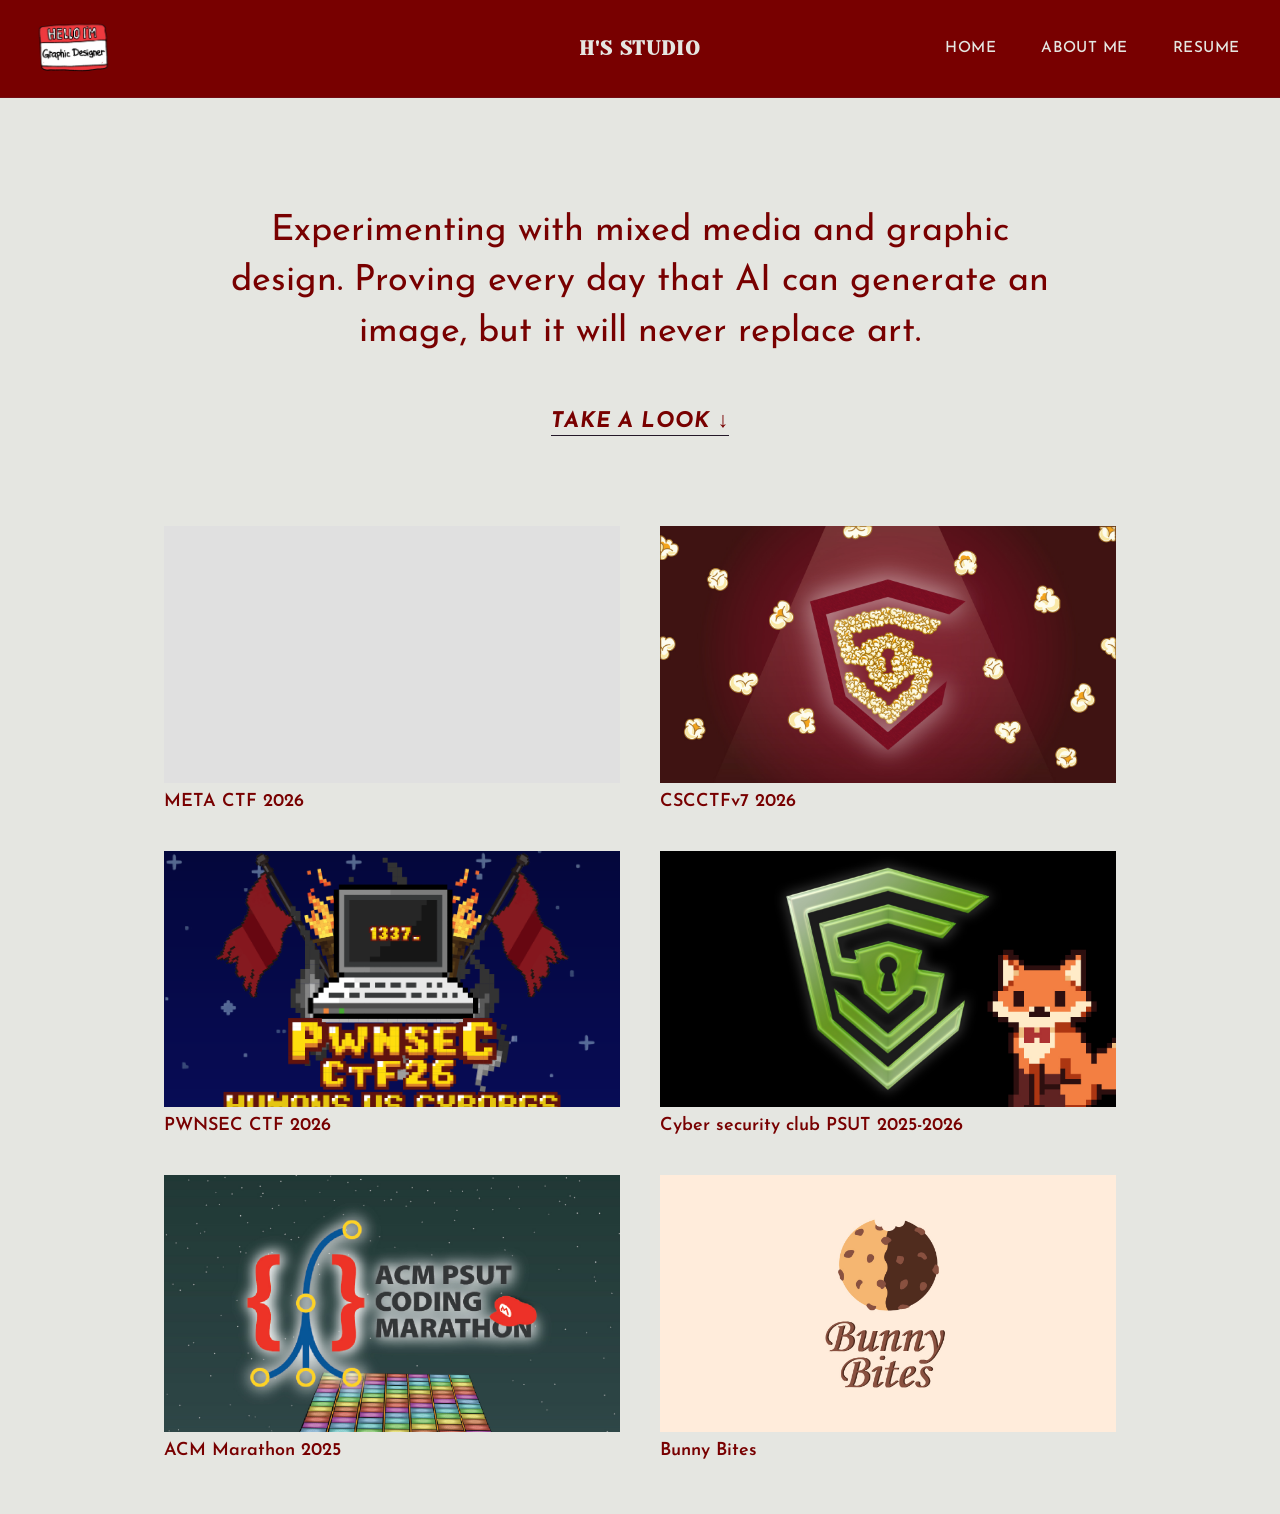
==== index.html @ 9af5cb03 "Initial portfolio commit" ====
<!DOCTYPE html>
<html lang="en">
<head>
    <meta charset="UTF-8">
    <meta name="viewport" content="width=device-width, initial-scale=1.0">
    <title>H's Studio</title>
    <link rel="stylesheet" href="static/style.css">
</head>
<body>
    <nav class="navbar">
        <a href="index.html" class="nav-logo-link">
            <img src="images/logo.png" class="nav-logo" alt="Logo">
        </a>
        <a href="index.html" class="navbar-brand">H's Studio</a>
        <div class="navbar-links">
            <a href="index.html">Home</a>
            <a href="about.html">About me</a>
            <a href="resume.pdf" target="_blank" class="nav-link">Resume</a>
        </div>
    </nav>

    <section class="hero">
        <p>Experimenting with mixed media and graphic design. Proving every day that AI can generate an image, but it will never replace art.</p>
        <em><a href="#portfolio" class="discover-link">Take a look &darr;</a></em>
    </section>

    <section id="portfolio" class="container">
        <div class="two-col-grid">
            <a href="projects/meta-ctf.html" class="project-card reveal">
                <div class="project-thumb">
                    <video src="static/META home cover.mp4" autoplay muted loop playsinline class="grid-media project-meta-ctf-2026"></video>
                </div>
                <span class="project-title">META CTF 2026</span>
            </a>
            <a href="projects/cscctfv7.html" class="project-card reveal">
                <div class="project-thumb">
                    <img src="images/CSCCTFv7 Home cover.jpg" alt="CSCCTFv7 2026" class="grid-media project-cscctfv7-2026">
                </div>
                <span class="project-title">CSCCTFv7 2026</span>
            </a>
            <a href="projects/pwnsec.html" class="project-card reveal">
                <div class="project-thumb">
                    <img src="images/Pwnsec CTF home cover.png" alt="PWNSEC CTF 2026" class="grid-media project-pwnsec-ctf-2026">
                </div>
                <span class="project-title">PWNSEC CTF 2026</span>
            </a>
            <a href="projects/csc.html" class="project-card reveal">
                <div class="project-thumb">
                    <img src="images/CSC Home cover.jpg" alt="Cyber security club PSUT 2025-2026" class="grid-media project-cyber-security-club-psut-2025-2026">
                </div>
                <span class="project-title">Cyber security club PSUT 2025-2026</span>
            </a>
            <a href="projects/acm.html" class="project-card reveal">
                <div class="project-thumb">
                    <img src="images/ACM Home Cover.jpg" alt="ACM Marathon 2025" class="grid-media project-acm-marathon-2025">
                </div>
                <span class="project-title">ACM Marathon 2025</span>
            </a>
            <a href="projects/bunny-bites.html" class="project-card reveal">
                <div class="project-thumb project-thumb-bunny-bites">
                    <img src="images/bunny bites home cover.jpg" alt="Bunny Bites" class="grid-media project-bunny-bites">
                </div>
                <span class="project-title">Bunny Bites</span>
            </a>
        </div>
    </section>

    <script>
        document.addEventListener('DOMContentLoaded', function () {
            var revealElements = document.querySelectorAll('.reveal');

            var observer = new IntersectionObserver(function (entries) {
                entries.forEach(function (entry) {
                    if (entry.isIntersecting) {
                        entry.target.classList.add('active');
                    }
                });
            });

            revealElements.forEach(function (el) {
                observer.observe(el);
            });
        });
    </script>
</body>
</html>
---- static/style.css ----
@import url('https://fonts.googleapis.com/css2?family=Yeseva+One&family=Josefin+Sans:wght@400;600&display=swap');

:root {
    --onyx: #241929;
    --wineshade: #5A4864;
    --gin-tonic: #E5E6E1;
    --false-goats-beard: #F696B3;
    --red-suits: #780000;
    --claret: #780000;

    --nav-height: 98px;

    --font-sans: 'Josefin Sans', -apple-system, BlinkMacSystemFont, "Segoe UI", Roboto, sans-serif;
    --font-display: 'Yeseva One', Georgia, serif;

    font-size: 18px;
}

* {
    box-sizing: border-box;
}

::selection {
    background-color: #780000;
    color: var(--gin-tonic);
}

body {
    margin: 0;
    min-height: 100vh;
    padding-top: var(--nav-height);
    font-family: var(--font-sans);
    background-color: var(--gin-tonic);
    color: var(--onyx);
}

a {
    color: var(--onyx);
    text-decoration: none;
    transition: color 0.15s ease;
}

a:hover {
    color: var(--red-suits);
}

/* Navigation */
.navbar {
    position: fixed;
    top: 0;
    left: 0;
    width: 100%;
    z-index: 1000;
    display: flex;
    justify-content: space-between;
    align-items: center;
    min-height: var(--nav-height);
    padding: 0.875rem 2rem;
    background-color: #780000;
    border-bottom: 1px solid rgba(90, 72, 100, 0.2);
}

.navbar a {
    color: var(--gin-tonic);
}

.navbar a:hover {
    color: var(--claret);
}

.navbar-brand {
    position: absolute;
    left: 50%;
    transform: translateX(-50%);
    font-family: var(--font-display);
    font-weight: 700;
    font-size: 1.1rem;
    letter-spacing: 0.05em;
    text-transform: uppercase;
}

.nav-logo-link {
    position: absolute;
    left: 2rem;
    top: 50%;
    transform: translateY(-50%);
    display: flex;
    align-items: center;
}

.nav-logo {
    height: 58px;
    width: auto;
    object-fit: contain;
}

.navbar-links {
    margin-left: auto;
    display: flex;
    gap: 2rem;
}

.navbar-links a {
    font-weight: 500;
    text-transform: uppercase;
    font-size: 0.85rem;
    letter-spacing: 0.03em;
    padding: 0.5rem 0.25rem;
}

@media (max-width: 768px) {
    :root {
        --nav-height: 165px;
    }

    .navbar {
        flex-direction: column;
        justify-content: center;
        padding: 1rem 1.25rem;
        gap: 0.6rem;
    }

    .nav-logo-link {
        position: static;
        transform: none;
    }

    .nav-logo {
        height: 42px;
    }

    .navbar-brand {
        position: static;
        left: auto;
        transform: none;
        font-size: 1rem;
    }

    .navbar-links {
        margin-left: 0;
        flex-wrap: wrap;
        justify-content: center;
        gap: 1.25rem;
    }
}

/* Page container */
.container {
    max-width: 960px;
    margin: 0 auto;
    padding: 3rem 2rem;
}

h1 {
    color: var(--claret);
    margin: 0 0 0.5rem;
}

h2, h3 {
    color: var(--claret);
}

code {
    background: var(--wineshade);
    color: var(--gin-tonic);
    padding: 0.15rem 0.4rem;
    border-radius: 2px;
}

/* Hero */
.hero {
    margin: 0 auto;
    padding: 4rem 2rem 2rem;
    text-align: center;
}

.hero p {
    max-width: 70%;
    margin-left: auto;
    margin-right: auto;
    margin-bottom: 1.25rem;
    text-align: center;
    font-size: 2rem;
    font-weight: 400;
    line-height: 1.4;
    color: var(--claret);
}

.discover-link {
    display: inline-block;
    margin-top: 1.5rem;
    font-size: 1.2rem;
    font-weight: 700;
    color: var(--claret);
    text-transform: uppercase;
    letter-spacing: 0.05em;
    border-bottom: 1px solid var(--onyx);
    padding-bottom: 0.15rem;
}

.discover-link:hover {
    color: var(--claret);
    border-color: var(--claret);
}

@media (max-width: 768px) {
    .hero {
        padding: 2rem 1rem 1.5rem;
    }

    .hero p {
        max-width: 100%;
        padding: 0 1rem;
        font-size: 16px;
        line-height: 1.4;
        overflow-wrap: break-word;
    }
}

/* About page */
.about-container {
    max-width: 960px;
    margin: 0 auto;
    padding-top: 2rem;
}

.top-split {
    display: grid;
    grid-template-columns: 300px 1fr;
    gap: 60px;
}

.about-sidebar {
    display: flex;
    flex-direction: column;
    align-items: center;
    gap: 1.5rem;
}

.profile-circle {
    width: 250px;
    height: 250px;
    border-radius: 50%;
    object-fit: cover;
    border: 1px solid var(--red-suits);
}

.social-row {
    display: flex;
    gap: 1rem;
}

.about-sidebar a {
    display: block;
    font-family: var(--font-sans);
    color: var(--onyx);
}

.about-sidebar a:hover {
    color: var(--red-suits);
}

.about-sidebar .pill-button {
    border: none;
    border-radius: 0;
    padding: 0;
    background: none;
}

.about-heading {
    font-family: 'Yeseva One', serif;
    color: #780000;
    font-size: 2.4rem;
    font-weight: 700;
    margin-bottom: 1rem;
    margin-top: 2rem;
    line-height: 1.2;
    text-align: left;
    margin-left: 0;
    padding-left: 0;
}

.about-heading:first-of-type {
    margin-top: 0;
}

.about-content p:last-of-type {
    margin-bottom: 0.5rem;
}

.tools-grid {
    display: flex;
    gap: 1.5rem;
    flex-wrap: wrap;
    margin-top: 1rem;
}

.tool-icon, .social-icon {
    width: 45px;
    height: 45px;
    object-fit: contain;
    border-radius: 8px;
    transition: transform 0.3s cubic-bezier(0.25, 0.46, 0.45, 0.94);
}

.tool-icon:hover, .social-icon:hover {
    transform: scale(1.15);
}

@media (max-width: 768px) {
    .top-split {
        grid-template-columns: 1fr;
    }
}

/* Home page grid */
#portfolio {
    max-width: none;
    width: 80%;
    margin: 0 auto;
}

.two-col-grid {
    width: 100%;
    list-style: none;
    margin: 0;
    padding: 0;
    display: grid;
    grid-template-columns: repeat(2, 1fr);
    gap: 40px;
}

.project-card {
    display: block;
}

.reveal {
    opacity: 0;
    transform: translateY(30px);
    transition: all 0.8s ease-out;
}

.reveal.active {
    opacity: 1;
    transform: translateY(0);
}

.project-thumb {
    display: block;
    width: 100%;
    height: auto;
    aspect-ratio: 16 / 9;
    background-color: #e0e0e0;
    border: none;
    overflow: hidden;
    transition: transform 0.5s cubic-bezier(0.25, 0.46, 0.45, 0.94);
}

.grid-media {
    width: 100%;
    height: 100%;
    object-fit: cover;
    aspect-ratio: 16 / 9;
    display: block;
    border-radius: 0;
}

/* Title is "PWNSEC CTF 2026" -> project-pwnsec-ctf-2026, not project-pwnsec */
.project-pwnsec-ctf-2026 {
    object-position: top;
}

.project-thumb-bunny-bites {
    background-color: #ffecdb;
}

.project-bunny-bites {
    object-fit: contain;
    background-color: #ffecdb;
}

.project-thumb:hover {
    transform: scale(1.05);
}

.project-title {
    display: block;
    margin-top: 0.5rem;
    font-weight: 600;
    text-align: left;
    color: var(--claret);
}

@media (max-width: 640px) {
    .two-col-grid {
        grid-template-columns: 1fr;
    }
}

/* Project detail split layout */
.container:has(.split-layout) {
    width: 100%;
    max-width: 100%;
    padding: 2rem 5%;
}

.split-layout {
    display: grid;
    grid-template-columns: 30% 70%;
    align-items: start;
    gap: 2rem;
}

.project-info {
    position: sticky;
    top: calc(var(--nav-height) + 2rem);
    max-height: calc(100vh - var(--nav-height) - 4rem);
    overflow-y: auto;
    padding-right: 1.5rem;
    align-self: start;
    text-align: left;
}

.project-info::-webkit-scrollbar {
    width: 6px;
}

.project-info::-webkit-scrollbar-thumb {
    background-color: rgba(120, 0, 0, 0.3);
    border-radius: 4px;
}

.project-gallery {
    padding-left: 1rem;
}

.long-media-container {
    width: 100%;
    border: 1px solid var(--onyx);
}

.long-media-container video,
.long-media-container img {
    width: 100%;
    height: auto;
    display: block;
    margin-bottom: 2rem;
}

.media-row-2col {
    display: grid;
    grid-template-columns: 1fr 1fr;
    align-items: start;
    gap: 1.5rem;
    width: 100%;
    margin-bottom: 2rem;
}

.media-row-2col video,
.media-row-2col img {
    width: 100%;
    height: auto;
    display: block;
    margin-bottom: 0;
}

.full-width-media {
    width: 100%;
    height: auto;
    margin-bottom: 2rem;
    display: block;
}

.half-width-media {
    width: 50% !important;
    height: auto;
    display: block;
    margin: 0 auto 2rem;
}

.project-info h1 {
    font-family: var(--font-display);
    font-size: 5rem;
    line-height: 0.9;
    text-transform: uppercase;
    margin: 0 0 1.5rem;
}

.project-body h2 {
    font-weight: 700;
}

.project-body strong {
    font-size: 1.4rem;
    font-weight: 700;
    color: #780000;
    display: inline-block;
    margin-bottom: 0.3rem;
    margin-top: 1rem;
}

.project-body p:first-of-type strong {
    margin-top: 0;
}

.project-deliverables {
    margin-top: 2rem;
    margin-bottom: 2rem;
}

.project-deliverables strong {
    font-size: 1.4rem;
    font-weight: 700;
    color: #780000;
    display: inline-block;
    margin-bottom: 0.5rem;
}

.deliverables-list {
    list-style-type: none;
    padding-left: 0;
    margin: 0;
}

.deliverables-list li {
    margin-bottom: 0.3rem;
    line-height: 1.5;
}

.project-external-link {
    display: inline-block;
    margin-top: 2rem;
    color: #780000;
    font-family: 'Josefin Sans', sans-serif;
    font-size: 1.1rem;
    font-weight: 600;
    text-decoration: none;
    border-bottom: 2px solid #780000;
    padding-bottom: 4px;
    transition: opacity 0.3s ease;
}

.project-external-link:hover {
    opacity: 0.7;
}

/* Project detail footer navigation */
.project-nav {
    position: fixed;
    bottom: 0;
    left: 0;
    width: 100%;
    z-index: 1000;
    padding: 2rem 5%;
    background: transparent;
    pointer-events: none;
    display: flex;
    justify-content: space-between;
}

.pill-button {
    display: inline-block;
    pointer-events: auto;
    border: 1px solid var(--red-suits);
    color: var(--red-suits);
    border-radius: 50px;
    padding: 0.6rem 1.5rem;
    font-family: var(--font-sans);
    text-transform: lowercase;
    background-color: transparent;
    transition: border-color 0.15s ease, color 0.15s ease;
}

.pill-button:hover {
    border-color: var(--claret);
    color: var(--claret);
}

.project-nav .pill-button {
    background-color: #E5E6E1;
    border: 2px solid #780000;
    color: #780000;
    border-radius: 0;
    padding: 0.75rem 1.5rem;
    font-family: var(--font-sans);
    font-weight: 600;
    text-transform: uppercase;
    text-decoration: none;
    display: inline-block;
    transition: all 0.3s ease;
    cursor: pointer;
}

.project-nav .pill-button:hover {
    background-color: #780000;
    color: #E5E6E1;
}

@media (max-width: 768px) {
    .split-layout {
        grid-template-columns: 1fr;
    }

    .project-info {
        position: static;
        max-height: none;
        overflow-y: visible;
        padding-right: 0;
    }

    .project-gallery {
        padding-left: 0;
    }

    .project-info h1 {
        font-size: 3rem;
    }
}
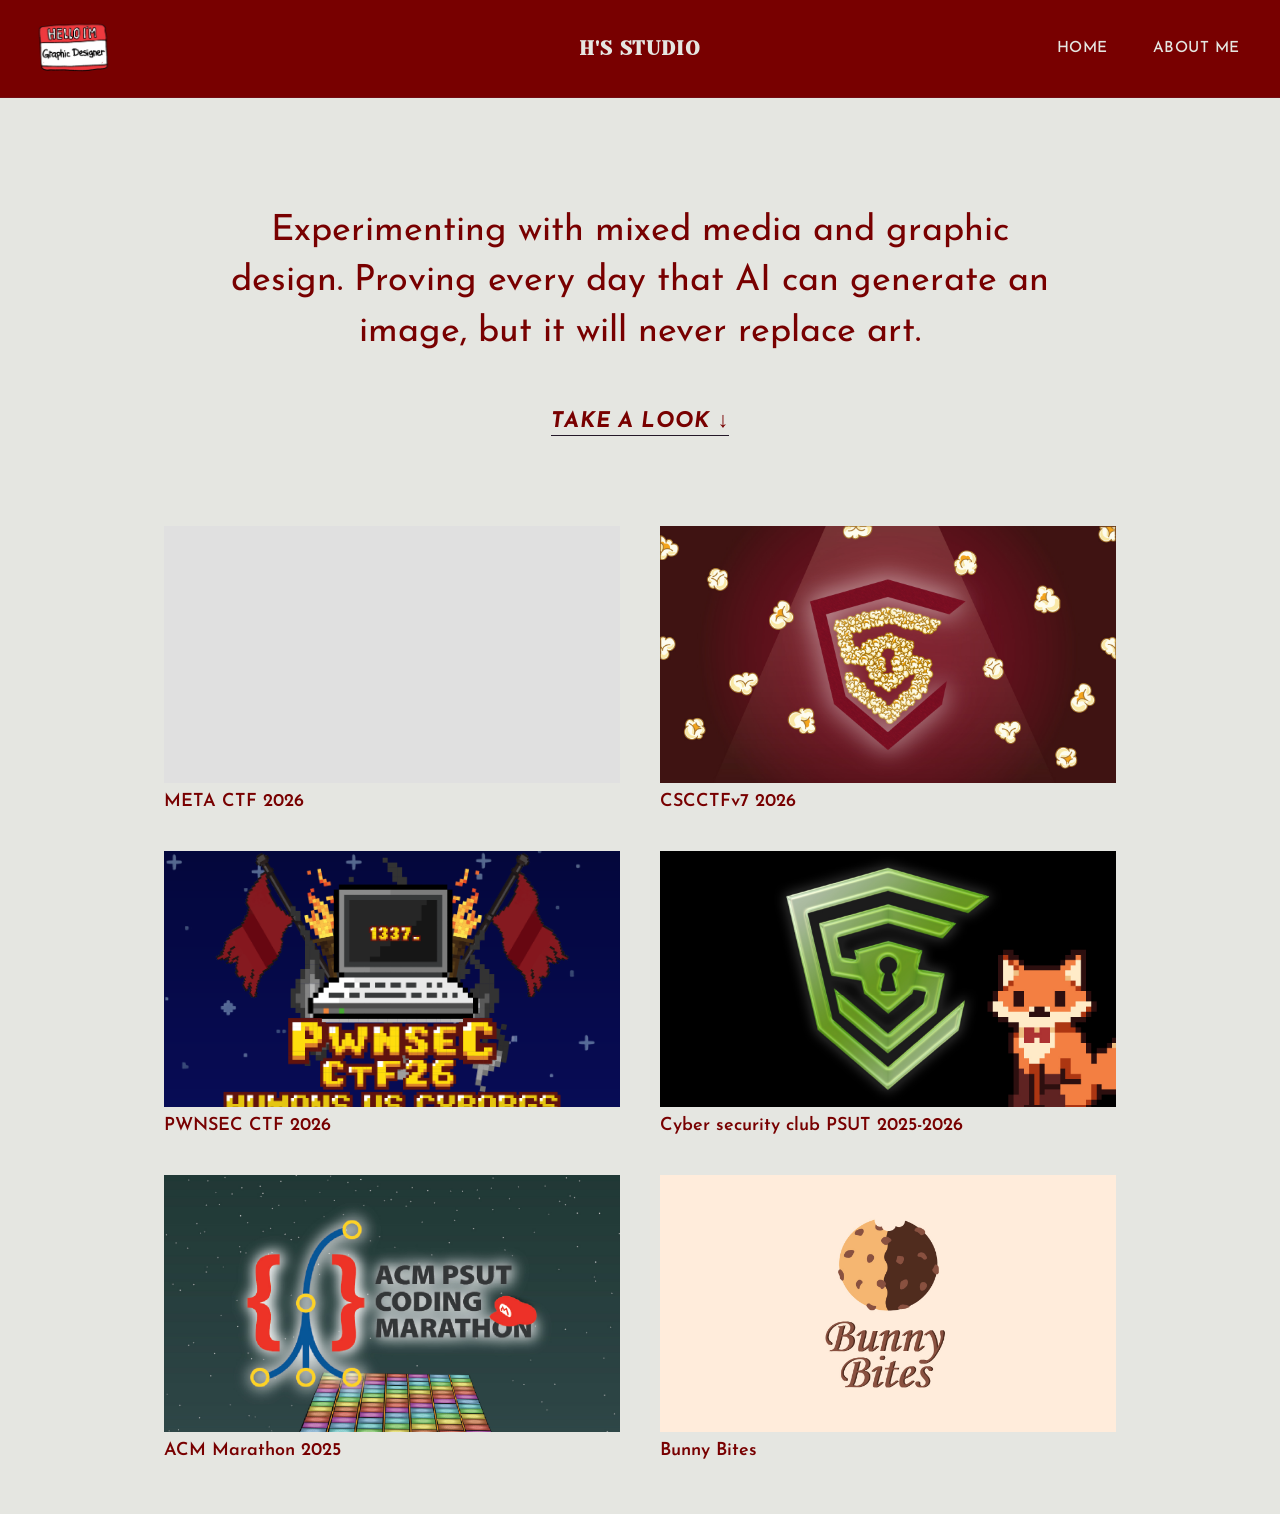
==== commit c962af82: "Remove Resume link from navbar Removed the Resume link from the navigation bar." ====
--- a/index.html
+++ b/index.html
@@ -15,7 +15,6 @@
         <div class="navbar-links">
             <a href="index.html">Home</a>
             <a href="about.html">About me</a>
-            <a href="resume.pdf" target="_blank" class="nav-link">Resume</a>
         </div>
     </nav>
 
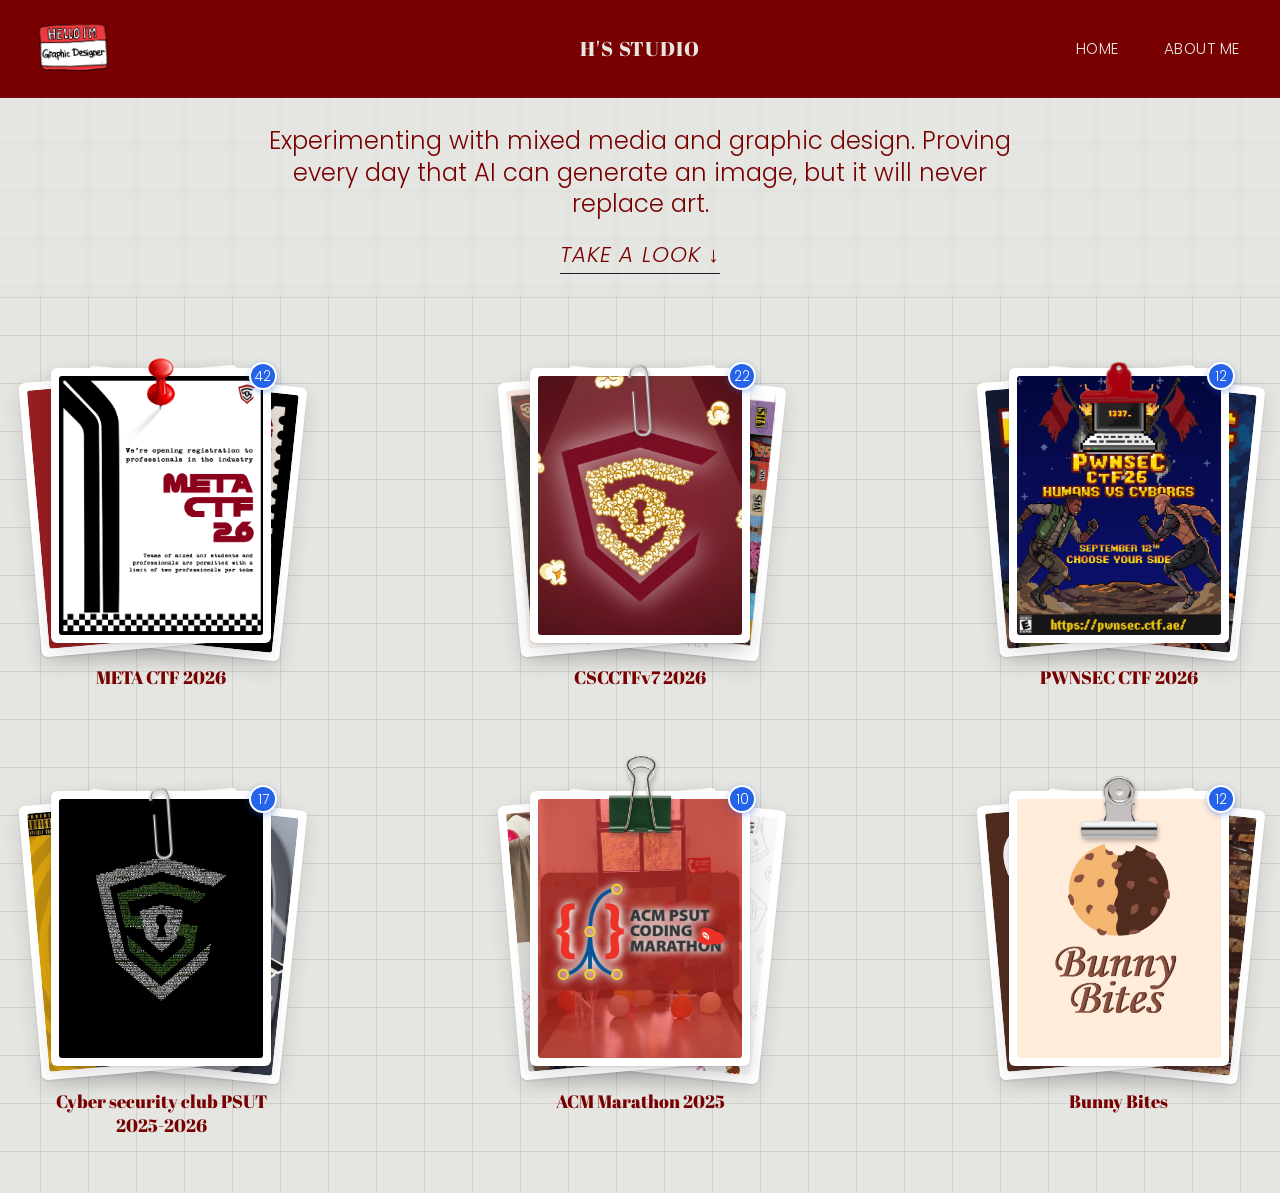
==== commit 862da5ac: "Fresh start: clean portfolio files" ====
--- a/index.html
+++ b/index.html
@@ -4,9 +4,12 @@
     <meta charset="UTF-8">
     <meta name="viewport" content="width=device-width, initial-scale=1.0">
     <title>H's Studio</title>
+    <link rel="preconnect" href="https://fonts.googleapis.com">
+    <link rel="preconnect" href="https://fonts.gstatic.com" crossorigin>
+    <link href="https://fonts.googleapis.com/css2?family=Abril+Fatface&family=Poppins:wght@300;700&display=swap" rel="stylesheet">
     <link rel="stylesheet" href="static/style.css">
 </head>
-<body>
+<body class="home-page">
     <nav class="navbar">
         <a href="index.html" class="nav-logo-link">
             <img src="images/logo.png" class="nav-logo" alt="Logo">
@@ -23,44 +26,94 @@
         <em><a href="#portfolio" class="discover-link">Take a look &darr;</a></em>
     </section>
 
-    <section id="portfolio" class="container">
-        <div class="two-col-grid">
-            <a href="projects/meta-ctf.html" class="project-card reveal">
-                <div class="project-thumb">
-                    <video src="static/META home cover.mp4" autoplay muted loop playsinline class="grid-media project-meta-ctf-2026"></video>
-                </div>
-                <span class="project-title">META CTF 2026</span>
-            </a>
-            <a href="projects/cscctfv7.html" class="project-card reveal">
-                <div class="project-thumb">
-                    <img src="images/CSCCTFv7 Home cover.jpg" alt="CSCCTFv7 2026" class="grid-media project-cscctfv7-2026">
-                </div>
-                <span class="project-title">CSCCTFv7 2026</span>
-            </a>
-            <a href="projects/pwnsec.html" class="project-card reveal">
-                <div class="project-thumb">
-                    <img src="images/Pwnsec CTF home cover.png" alt="PWNSEC CTF 2026" class="grid-media project-pwnsec-ctf-2026">
-                </div>
-                <span class="project-title">PWNSEC CTF 2026</span>
-            </a>
-            <a href="projects/csc.html" class="project-card reveal">
-                <div class="project-thumb">
-                    <img src="images/CSC Home cover.jpg" alt="Cyber security club PSUT 2025-2026" class="grid-media project-cyber-security-club-psut-2025-2026">
-                </div>
-                <span class="project-title">Cyber security club PSUT 2025-2026</span>
-            </a>
-            <a href="projects/acm.html" class="project-card reveal">
-                <div class="project-thumb">
-                    <img src="images/ACM Home Cover.jpg" alt="ACM Marathon 2025" class="grid-media project-acm-marathon-2025">
-                </div>
-                <span class="project-title">ACM Marathon 2025</span>
-            </a>
-            <a href="projects/bunny-bites.html" class="project-card reveal">
-                <div class="project-thumb project-thumb-bunny-bites">
-                    <img src="images/bunny bites home cover.jpg" alt="Bunny Bites" class="grid-media project-bunny-bites">
-                </div>
-                <span class="project-title">Bunny Bites</span>
-            </a>
+    <section id="portfolio" class="projects-section">
+        <div class="container projects-container">
+            <div class="projects-grid">
+                <a href="projects/meta-ctf.html" class="project-card reveal">
+                    <div class="card-stack">
+                        <div class="stack-card stack-card--bottom" aria-hidden="true"><img src="final pics/META CTF 2026/sponsor 1.png" alt=""></div>
+                        <div class="stack-card stack-card--middle" aria-hidden="true"><img src="final pics/META CTF 2026/ferrari badge front.png" alt=""></div>
+                        <div class="stack-card stack-card--top">
+                            <img src="images/6.png" alt="" class="card-deco card-deco--pin" aria-hidden="true">
+                            <div class="card-media">
+                                <img src="final pics/META CTF 2026/quals announcment 2.png" alt="META CTF 2026" class="grid-media project-meta-ctf-2026">
+                            </div>
+                            <span class="card-badge" aria-label="42 artworks">42</span>
+                        </div>
+                    </div>
+                    <span class="project-title">META CTF 2026</span>
+                </a>
+                <a href="projects/cscctfv7.html" class="project-card reveal">
+                    <div class="card-stack">
+                        <div class="stack-card stack-card--bottom" aria-hidden="true"><img src="final pics/CSCCTFv7/Schedule.jpeg" alt=""></div>
+                        <div class="stack-card stack-card--middle" aria-hidden="true"><img src="final pics/CSCCTFv7/sponsor  1.jpg" alt=""></div>
+                        <div class="stack-card stack-card--top">
+                            <img src="images/1.png" alt="" class="card-deco card-deco--paperclip" aria-hidden="true">
+                            <div class="card-media">
+                                <img src="images/CSCCTFv7 Home cover.jpg" alt="CSCCTFv7 2026" class="grid-media project-cscctfv7-2026">
+                            </div>
+                            <span class="card-badge" aria-label="22 artworks">22</span>
+                        </div>
+                    </div>
+                    <span class="project-title">CSCCTFv7 2026</span>
+                </a>
+                <a href="projects/pwnsec.html" class="project-card reveal">
+                    <div class="card-stack">
+                        <div class="stack-card stack-card--bottom" aria-hidden="true"><img src="final pics/PWNSEC CTF 2026/story poster 2.jpg" alt=""></div>
+                        <div class="stack-card stack-card--middle" aria-hidden="true"><img src="final pics/PWNSEC CTF 2026/story poster 1.jpg" alt=""></div>
+                        <div class="stack-card stack-card--top">
+                            <img src="images/3.png" alt="" class="card-deco card-deco--clip-flat" aria-hidden="true">
+                            <div class="card-media">
+                                <img src="final pics/PWNSEC CTF 2026/Pwnsec CTF.png" alt="PWNSEC CTF 2026" class="grid-media project-pwnsec-ctf-2026">
+                            </div>
+                            <span class="card-badge" aria-label="12 artworks">12</span>
+                        </div>
+                    </div>
+                    <span class="project-title">PWNSEC CTF 2026</span>
+                </a>
+                <a href="projects/csc.html" class="project-card reveal">
+                    <div class="card-stack">
+                        <div class="stack-card stack-card--bottom" aria-hidden="true"><img src="final pics/Cyber Security Club PSUT/Meta CTf 2025.jpeg" alt=""></div>
+                        <div class="stack-card stack-card--middle" aria-hidden="true"><img src="final pics/Cyber Security Club PSUT/web expolitation training.jpeg" alt=""></div>
+                        <div class="stack-card stack-card--top">
+                            <img src="images/1.png" alt="" class="card-deco card-deco--paperclip" aria-hidden="true">
+                            <div class="card-media project-thumb-csc">
+                                <img src="final pics/Cyber Security Club PSUT/green shirt logo.png" alt="Cyber security club PSUT 2025-2026" class="grid-media project-cyber-security-club-psut-2025-2026">
+                            </div>
+                            <span class="card-badge" aria-label="17 artworks">17</span>
+                        </div>
+                    </div>
+                    <span class="project-title">Cyber security club PSUT 2025-2026</span>
+                </a>
+                <a href="projects/acm.html" class="project-card reveal">
+                    <div class="card-stack">
+                        <div class="stack-card stack-card--bottom" aria-hidden="true"><img src="final pics/ACM Marathon 2025/cover set.jpg" alt=""></div>
+                        <div class="stack-card stack-card--middle" aria-hidden="true"><img src="final pics/ACM Marathon 2025/badges show pic.jpg" alt=""></div>
+                        <div class="stack-card stack-card--top">
+                            <img src="images/5.png" alt="" class="card-deco card-deco--binder" aria-hidden="true">
+                            <div class="card-media">
+                                <img src="final pics/ACM Marathon 2025/cover.png" alt="ACM Marathon 2025" class="grid-media project-acm-marathon-2025">
+                            </div>
+                            <span class="card-badge" aria-label="10 artworks">10</span>
+                        </div>
+                    </div>
+                    <span class="project-title">ACM Marathon 2025</span>
+                </a>
+                <a href="projects/bunny-bites.html" class="project-card reveal">
+                    <div class="card-stack">
+                        <div class="stack-card stack-card--bottom" aria-hidden="true"><img src="final pics/Bunny Bites/post 2.jpg" alt=""></div>
+                        <div class="stack-card stack-card--middle" aria-hidden="true"><img src="final pics/Bunny Bites/bunny mascot wth background.png" alt=""></div>
+                        <div class="stack-card stack-card--top">
+                            <img src="images/2.png" alt="" class="card-deco card-deco--bulldog" aria-hidden="true">
+                            <div class="card-media project-thumb-bunny-bites">
+                                <img src="final pics/Bunny Bites/logo 1.jpg" alt="Bunny Bites" class="grid-media project-bunny-bites">
+                            </div>
+                            <span class="card-badge" aria-label="12 artworks">12</span>
+                        </div>
+                    </div>
+                    <span class="project-title">Bunny Bites</span>
+                </a>
+            </div>
         </div>
     </section>
 
--- a/static/style.css
+++ b/static/style.css
@@ -1,5 +1,3 @@
-@import url('https://fonts.googleapis.com/css2?family=Yeseva+One&family=Josefin+Sans:wght@400;600&display=swap');
-
 :root {
     --onyx: #241929;
     --wineshade: #5A4864;
@@ -10,8 +8,10 @@
 
     --nav-height: 98px;
 
-    --font-sans: 'Josefin Sans', -apple-system, BlinkMacSystemFont, "Segoe UI", Roboto, sans-serif;
-    --font-display: 'Yeseva One', Georgia, serif;
+    /* Fonts are loaded by the Google Fonts <link> in each page's <head> */
+    --font-body: 'Poppins', -apple-system, BlinkMacSystemFont, "Segoe UI", Roboto, sans-serif;
+    /* Abril Fatface ships in a single (heavy) 400 weight; headings stay at 400 to avoid faux bold */
+    --font-heading: 'Abril Fatface', Georgia, serif;
 
     font-size: 18px;
 }
@@ -29,7 +29,8 @@
     margin: 0;
     min-height: 100vh;
     padding-top: var(--nav-height);
-    font-family: var(--font-sans);
+    font-family: var(--font-body);
+    font-weight: 300;
     background-color: var(--gin-tonic);
     color: var(--onyx);
 }
@@ -72,8 +73,8 @@
     position: absolute;
     left: 50%;
     transform: translateX(-50%);
-    font-family: var(--font-display);
-    font-weight: 700;
+    font-family: var(--font-heading);
+    font-weight: 400;
     font-size: 1.1rem;
     letter-spacing: 0.05em;
     text-transform: uppercase;
@@ -101,7 +102,7 @@
 }
 
 .navbar-links a {
-    font-weight: 500;
+    font-weight: 300;
     text-transform: uppercase;
     font-size: 0.85rem;
     letter-spacing: 0.03em;
@@ -160,6 +161,16 @@
     color: var(--claret);
 }
 
+h1, h2, h3, h4 {
+    font-family: var(--font-heading);
+    font-weight: 400;
+}
+
+p, a {
+    font-family: var(--font-body);
+    font-weight: 300;
+}
+
 code {
     background: var(--wineshade);
     color: var(--gin-tonic);
@@ -170,27 +181,30 @@
 /* Hero */
 .hero {
     margin: 0 auto;
-    padding: 4rem 2rem 2rem;
+    padding: 1.5rem 2rem 1.25rem;
     text-align: center;
+    /* Light frosted panel: the page's graph paper shows clearly through */
+    background-color: rgba(229, 230, 225, 0.35);
+    -webkit-backdrop-filter: blur(1.5px);
+    backdrop-filter: blur(1.5px);
+    border-bottom: 1px solid rgba(90, 72, 100, 0.14);
 }
 
 .hero p {
-    max-width: 70%;
-    margin-left: auto;
-    margin-right: auto;
-    margin-bottom: 1.25rem;
+    max-width: 52ch;
+    margin: 0 auto 0.5rem;
     text-align: center;
-    font-size: 2rem;
-    font-weight: 400;
-    line-height: 1.4;
+    font-size: 1.35rem;
+    font-weight: 300;
+    line-height: 1.3;
     color: var(--claret);
 }
 
 .discover-link {
     display: inline-block;
-    margin-top: 1.5rem;
+    margin-top: 0.5rem;
     font-size: 1.2rem;
-    font-weight: 700;
+    font-weight: 300;
     color: var(--claret);
     text-transform: uppercase;
     letter-spacing: 0.05em;
@@ -205,14 +219,14 @@
 
 @media (max-width: 768px) {
     .hero {
-        padding: 2rem 1rem 1.5rem;
+        padding: 1rem 1rem 1rem;
     }
 
     .hero p {
         max-width: 100%;
         padding: 0 1rem;
         font-size: 16px;
-        line-height: 1.4;
+        line-height: 1.3;
         overflow-wrap: break-word;
     }
 }
@@ -252,7 +266,7 @@
 
 .about-sidebar a {
     display: block;
-    font-family: var(--font-sans);
+    font-family: var(--font-body);
     color: var(--onyx);
 }
 
@@ -268,10 +282,10 @@
 }
 
 .about-heading {
-    font-family: 'Yeseva One', serif;
+    font-family: var(--font-heading);
     color: #780000;
     font-size: 2.4rem;
-    font-weight: 700;
+    font-weight: 400;
     margin-bottom: 1rem;
     margin-top: 2rem;
     line-height: 1.2;
@@ -313,25 +327,61 @@
     }
 }
 
-/* Home page grid */
-#portfolio {
-    max-width: none;
-    width: 80%;
+/* Home page projects section */
+/* Graph paper behind the whole home page: uniform 1px lines */
+.home-page {
+    --grid-line: rgba(90, 72, 100, 0.14);
+    --grid-cell: 48px;
+    background-image:
+        linear-gradient(0deg, var(--grid-line) 1px, transparent 1px),
+        linear-gradient(90deg, var(--grid-line) 1px, transparent 1px);
+    background-size: var(--grid-cell) var(--grid-cell);
+    background-position: center top;
+}
+
+.projects-section {
+    width: 100%;
+    overflow-x: clip;
+}
+
+.projects-container {
+    --grid-gap: 56px;          /* top/bottom padding */
+    --row-gap: 88px;           /* vertical space between stacks */
+    --column-gap-min: 96px;    /* cards never sit closer than this side by side */
+    --side-padding: clamp(16px, 4vw, 80px);
+    --card-width: 220px;
+    --grid-columns: 4;
+    width: 100%;
+    max-width: 1600px;
     margin: 0 auto;
-}
-
-.two-col-grid {
+    padding: var(--grid-gap) var(--side-padding);
+}
+
+.projects-grid {
     width: 100%;
     list-style: none;
     margin: 0;
     padding: 0;
     display: grid;
-    grid-template-columns: repeat(2, 1fr);
-    gap: 40px;
+    grid-template-columns: repeat(var(--grid-columns), minmax(0, var(--card-width)));
+    justify-content: space-between;
+    column-gap: var(--column-gap-min);
+    row-gap: var(--row-gap);
 }
 
 .project-card {
+    position: relative;
     display: block;
+}
+
+/* Lift the hovered card above its neighbours so the fanned cards overlap them */
+.project-card:hover,
+.project-card:focus-visible {
+    z-index: 2;
+}
+
+.project-card:focus-visible {
+    outline: none;
 }
 
 .reveal {
@@ -345,24 +395,180 @@
     transform: translateY(0);
 }
 
-.project-thumb {
+/* Stacked cards */
+.card-stack {
+    --stack-ease: cubic-bezier(0.22, 1, 0.36, 1);
+    --stack-duration: 0.55s;
+    position: relative;
+    width: 100%;
+    aspect-ratio: 4 / 5;
+    margin-top: 14px;
+}
+
+.stack-card {
+    position: absolute;
+    inset: 0;
+    padding: 8px;
+    background-color: #fff;
+    border-radius: 6px;
+    box-shadow:
+        0 1px 2px rgba(36, 25, 41, 0.12),
+        0 8px 20px rgba(36, 25, 41, 0.14);
+    transform-origin: 50% 90%;
+    transition:
+        transform var(--stack-duration) var(--stack-ease),
+        box-shadow var(--stack-duration) var(--stack-ease);
+}
+
+/* Back cards stick out clearly at rest so the stack reads before hover */
+.stack-card--bottom {
+    z-index: 1;
+    transform: rotate(6deg) translate(12px, 6px);
+}
+
+.stack-card--middle {
+    z-index: 2;
+    transform: rotate(-5deg) translate(-12px, 4px);
+}
+
+.stack-card--top {
+    z-index: 3;
+}
+
+/* Back card fill: an <img> or a coloured placeholder div */
+.stack-card > img:not(.card-deco),
+.stack-card-placeholder {
     display: block;
-    width: 100%;
-    height: auto;
-    aspect-ratio: 16 / 9;
-    background-color: #e0e0e0;
-    border: none;
-    overflow: hidden;
-    transition: transform 0.5s cubic-bezier(0.25, 0.46, 0.45, 0.94);
-}
-
-.grid-media {
     width: 100%;
     height: 100%;
     object-fit: cover;
-    aspect-ratio: 16 / 9;
+    border-radius: 3px;
+}
+
+.stack-card-placeholder {
+    background-color: var(--false-goats-beard);
+    background-image: repeating-linear-gradient(
+        45deg,
+        rgba(255, 255, 255, 0.18) 0 10px,
+        transparent 10px 20px
+    );
+}
+
+.stack-card--bottom .stack-card-placeholder {
+    background-color: var(--wineshade);
+}
+
+.card-media {
+    width: 100%;
+    height: 100%;
+    overflow: hidden;
+    border-radius: 3px;
+    background-color: #e0e0e0;
+}
+
+.grid-media {
+    width: 100%;
+    height: 100%;
+    object-fit: cover;
     display: block;
-    border-radius: 0;
+}
+
+/* Real clip / pin images gripping the top edge of the main card.
+   Every source PNG is a 1080x1350 canvas with transparent padding, so each
+   variant sets the canvas width and a top offset that lands the visible
+   object on the card edge. */
+.card-deco {
+    position: absolute;
+    top: 0;
+    left: 50%;
+    z-index: 10;
+    width: var(--deco-width);
+    height: auto;
+    /* Centre on the card, then drop the visible object onto the top edge */
+    transform: translate(calc(-50% + var(--deco-nudge-x, 0px)), var(--deco-y)) rotate(var(--deco-tilt, 0deg));
+    filter: drop-shadow(1px 3px 2px rgba(36, 25, 41, 0.3));
+    pointer-events: none;
+    user-select: none;
+}
+
+/* Silver paperclip (1): top ~third of the loop above the edge, rest over the cover */
+.card-deco--paperclip {
+    --deco-width: 68px;
+    --deco-y: -10px;
+    --deco-tilt: -4deg;
+}
+
+/* Round-hinge bulldog clip (2): jaw bar straddles the white border */
+.card-deco--bulldog {
+    --deco-width: 96px;
+    --deco-y: -44px;
+}
+
+/* Flat red bulldog clip (3): tab just peeks above, jaw bites the cover */
+.card-deco--clip-flat {
+    --deco-width: 96px;
+    --deco-y: -42px;
+}
+
+/* Binder clip (5): handles stand up, jaw sits over the white border */
+.card-deco--binder {
+    --deco-width: 78px;
+    --deco-y: -46px;
+}
+
+/* Push pin (6): head overhangs the edge, needle goes into the cover.
+   The artwork sits right of its canvas centre and has its own shadow. */
+.card-deco--pin {
+    --deco-width: 92px;
+    --deco-y: -26px;
+    --deco-nudge-x: -7px;
+    filter: none;
+}
+
+/* Notification dot: artwork count, centred on the cover image's top-right corner */
+.card-badge {
+    position: absolute;
+    top: -6px;   /* 8px card border - 14px (half the dot) */
+    right: -6px;
+    z-index: 2;
+    display: grid;
+    place-items: center;
+    width: 28px;
+    height: 28px;
+    padding-top: 1px; /* nudge digits to optical centre */
+    border: 2px solid #fff;
+    border-radius: 50%;
+    background-color: #2563eb;
+    color: #fff;
+    font-family: var(--font-body);
+    font-size: 0.75rem;
+    font-weight: 300;
+    line-height: 1;
+    box-shadow: 0 2px 6px rgba(37, 99, 235, 0.4);
+}
+
+/* Hover: fan the deck out */
+.project-card:hover .stack-card--top,
+.project-card:focus-visible .stack-card--top {
+    transform: translateY(-4px) scale(1.04);
+    box-shadow:
+        0 2px 4px rgba(36, 25, 41, 0.12),
+        0 18px 36px rgba(36, 25, 41, 0.22);
+}
+
+.project-card:hover .stack-card--middle,
+.project-card:focus-visible .stack-card--middle {
+    transform: translateX(-24%) rotate(-10deg);
+}
+
+.project-card:hover .stack-card--bottom,
+.project-card:focus-visible .stack-card--bottom {
+    transform: translateX(24%) rotate(10deg);
+}
+
+.project-card:focus-visible .stack-card--top {
+    outline: 2px solid var(--claret);
+    outline-offset: 4px;
 }
 
 /* Title is "PWNSEC CTF 2026" -> project-pwnsec-ctf-2026, not project-pwnsec */
@@ -375,119 +581,376 @@
 }
 
 .project-bunny-bites {
+    background-color: #ffecdb;
+}
+
+/* CSC main card: transparent green logo centred on black */
+.project-thumb-csc {
+    background-color: #000;
+}
+
+.project-thumb-csc .grid-media {
     object-fit: contain;
-    background-color: #ffecdb;
-}
-
-.project-thumb:hover {
-    transform: scale(1.05);
+    padding: 18%;
 }
 
 .project-title {
     display: block;
-    margin-top: 0.5rem;
-    font-weight: 600;
-    text-align: left;
+    margin-top: 1.25rem;
+    font-family: var(--font-heading);
+    font-weight: 400;
+    text-align: center;
     color: var(--claret);
 }
 
-@media (max-width: 640px) {
-    .two-col-grid {
-        grid-template-columns: 1fr;
-    }
-}
-
-/* Project detail split layout */
-.container:has(.split-layout) {
-    width: 100%;
+@media (max-width: 1280px) {
+    .projects-container {
+        --grid-columns: 3;
+    }
+}
+
+@media (max-width: 960px) {
+    .projects-container {
+        --grid-columns: 2;
+    }
+}
+
+@media (max-width: 600px) {
+    .projects-container {
+        --grid-gap: 40px;
+        --row-gap: 64px;
+        --card-width: 280px;
+        --grid-columns: 1;
+    }
+
+    .projects-grid {
+        justify-content: center;
+    }
+
+    .project-card:hover .stack-card--middle,
+    .project-card:focus-visible .stack-card--middle {
+        transform: translateX(-14%) rotate(-8deg);
+    }
+
+    .project-card:hover .stack-card--bottom,
+    .project-card:focus-visible .stack-card--bottom {
+        transform: translateX(14%) rotate(8deg);
+    }
+}
+
+@media (prefers-reduced-motion: reduce) {
+    .card-stack {
+        --stack-duration: 0s;
+    }
+}
+
+/* Project detail page */
+.project-page {
+    max-width: 1440px;
+    padding: 3rem 2.5% 8rem; /* bottom room for the fixed footer nav */
+}
+
+.project-header {
+    padding-bottom: 3rem;
+    margin-bottom: 3.5rem;
+    border-bottom: 1px solid rgba(120, 0, 0, 0.25);
+}
+
+.project-header h1 {
+    font-family: var(--font-heading);
+    font-size: 4.5rem;
+    line-height: 0.95;
+    text-transform: uppercase;
+    margin: 0 0 1rem;
+    overflow-wrap: break-word;
+}
+
+.project-intro {
+    max-width: 60ch;
+    margin: 0;
+    font-size: 1.15rem;
+    line-height: 1.6;
+}
+
+.project-header .project-body p {
+    line-height: 1.6;
+}
+
+.project-header .project-deliverables {
+    margin-top: 0;
+}
+
+/* Intro on the left, deliverables beside it on the right */
+.project-summary {
+    display: grid;
+    grid-template-columns: repeat(2, minmax(0, 1fr));
+    gap: 4rem;
+    align-items: start;
+}
+
+/* Zig-zag rows: media and text side by side, swapping sides each row */
+.zigzag {
+    display: flex;
+    flex-direction: column;
+    gap: 6rem;
+}
+
+.zigzag-row {
+    display: grid;
+    grid-template-columns: repeat(2, minmax(0, 1fr));
+    align-items: center;
+    gap: 4rem;
+}
+
+/* Media is first in the markup; even rows push it to the right */
+.zigzag-row:nth-child(even) .zigzag-media {
+    order: 2;
+}
+
+.zigzag-media {
+    width: 100%;
+}
+
+.zigzag-media img,
+.zigzag-media video {
+    display: block;
+    width: 100%;
+    height: auto;
+}
+
+/* Portrait media (reels, 4:5 videos) shouldn't fill the whole column */
+.zigzag-row--portrait .zigzag-media {
+    max-width: 360px;
+    justify-self: center;
+}
+
+/* Badges: front and back on one line */
+.badge-pair {
+    display: flex;
+    gap: 1.25rem;
+    align-items: flex-start;
+}
+
+.badge-pair > * {
+    flex: 1 1 0;
+    min-width: 0;
+}
+
+/* Multiple variations of one asset, grouped in a single media column */
+.design-group {
+    display: grid;
+    grid-template-columns: repeat(2, minmax(0, 1fr));
+    gap: 1.25rem;
+}
+
+.design-group--3 {
+    grid-template-columns: repeat(3, minmax(0, 1fr));
+}
+
+/* Workshop posters: fixed 3 x 2 grid, each series reading top to bottom */
+.design-group--workshops {
+    grid-template-columns: repeat(3, 1fr);
+    grid-template-rows: repeat(2, auto);
+    gap: 15px;
+}
+
+/* Several pieces side by side at equal height; set --ar (width / height) on each */
+.design-strip {
+    display: flex;
+    gap: 1.25rem;
+    align-items: flex-start;
+}
+
+.design-strip > img {
+    flex: var(--ar, 1) 1 0%;
+    min-width: 0;
+}
+
+/* Pieces stacked full width (banners, logo + title) */
+.design-stack {
+    display: flex;
+    flex-direction: column;
+    gap: 1.25rem;
+}
+
+/* Every front/back pair of a badge series in one container */
+.badge-set {
+    display: grid;
+    gap: 1.5rem;
+}
+
+.badge-set--2 {
+    grid-template-columns: repeat(2, minmax(0, 1fr));
+}
+
+.design-group > .span-all {
+    grid-column: 1 / -1;
+}
+
+/* A single line of pieces, centred, sharing the width equally */
+.design-row {
+    display: flex;
+    flex-direction: row;
+    justify-content: center;
+    align-items: flex-start;
+    gap: 1rem;
+}
+
+.design-row > img {
+    flex: 1 1 0%;
+    min-width: 0;
+}
+
+/* Sticker sheets: 3 x 2 grid, each cut-out centred in a square cell */
+.design-group--stickers {
+    grid-template-columns: repeat(3, minmax(0, 1fr));
+    grid-template-rows: repeat(2, auto);
+    align-items: center;
+    gap: 1.5rem;
+}
+
+.design-group--stickers img {
+    width: 100%;
+    height: 100%;
+    aspect-ratio: 1;
+    object-fit: contain;
+}
+
+/* Palette sheets and title lettering read fine small; keep them compact */
+.zigzag-row--palette .zigzag-media,
+.zigzag-row--title .zigzag-media {
+    max-width: 300px;
+    justify-self: center;
+}
+
+.zigzag-row--palette-lg .zigzag-media {
+    max-width: 420px;
+}
+
+.zigzag-row--palette-xl .zigzag-media {
+    max-width: 600px;
+}
+
+.zigzag-row--palette.zigzag-row--portrait .zigzag-media {
+    max-width: 160px;
+}
+
+/* Light-on-transparent artwork shown on a black card */
+.zigzag-media img.on-black {
+    box-sizing: border-box;
+    padding: 20px;
+    background-color: #000;
+    object-fit: contain;
+    object-position: center;
+}
+
+/* Single images that read fine small: shrink and centre in the media column */
+.zigzag-media img.img-compact {
+    max-width: 360px;
+    margin: 0 auto;
+}
+
+/* Keep pixel art crisp when scaled up */
+.pixel {
+    image-rendering: pixelated;
+}
+
+/* Click-to-expand */
+.zigzag-media img {
+    cursor: zoom-in;
+}
+
+.lightbox {
+    position: fixed;
+    inset: 0;
+    z-index: 2000;
+    display: flex;
+    align-items: center;
+    justify-content: center;
+    padding: 4rem 2rem;
+    background-color: rgba(36, 25, 41, 0.9);
+    cursor: zoom-out;
+}
+
+.lightbox[hidden] {
+    display: none;
+}
+
+.lightbox-image {
+    display: block;
     max-width: 100%;
-    padding: 2rem 5%;
-}
-
-.split-layout {
-    display: grid;
-    grid-template-columns: 30% 70%;
-    align-items: start;
-    gap: 2rem;
-}
-
-.project-info {
-    position: sticky;
-    top: calc(var(--nav-height) + 2rem);
-    max-height: calc(100vh - var(--nav-height) - 4rem);
-    overflow-y: auto;
-    padding-right: 1.5rem;
-    align-self: start;
-    text-align: left;
-}
-
-.project-info::-webkit-scrollbar {
-    width: 6px;
-}
-
-.project-info::-webkit-scrollbar-thumb {
-    background-color: rgba(120, 0, 0, 0.3);
-    border-radius: 4px;
-}
-
-.project-gallery {
-    padding-left: 1rem;
-}
-
-.long-media-container {
-    width: 100%;
-    border: 1px solid var(--onyx);
-}
-
-.long-media-container video,
-.long-media-container img {
-    width: 100%;
-    height: auto;
+    max-height: 100%;
+    object-fit: contain;
+    cursor: default;
+}
+
+.lightbox-close {
+    position: absolute;
+    top: 1rem;
+    right: 1rem;
+    width: 2.75rem;
+    height: 2.75rem;
+    padding: 0;
+    border: 2px solid var(--gin-tonic);
+    background: transparent;
+    color: var(--gin-tonic);
+    font-family: var(--font-body);
+    font-size: 1.5rem;
+    line-height: 1;
+    cursor: pointer;
+    transition: background-color 0.15s ease, color 0.15s ease;
+}
+
+.lightbox-close:hover,
+.lightbox-close:focus-visible {
+    background-color: var(--gin-tonic);
+    color: var(--onyx);
+}
+
+body.lightbox-open {
+    overflow: hidden;
+}
+
+.zigzag-text h2 {
+    font-family: var(--font-heading);
+    font-weight: 400;
+    font-size: 1.6rem;
+    line-height: 1.15;
+    margin: 0 0 0.75rem;
+}
+
+.zigzag-text p {
+    margin: 0;
+    line-height: 1.6;
+}
+
+.zigzag-index {
     display: block;
-    margin-bottom: 2rem;
-}
-
-.media-row-2col {
-    display: grid;
-    grid-template-columns: 1fr 1fr;
-    align-items: start;
-    gap: 1.5rem;
-    width: 100%;
-    margin-bottom: 2rem;
-}
-
-.media-row-2col video,
-.media-row-2col img {
-    width: 100%;
-    height: auto;
-    display: block;
-    margin-bottom: 0;
-}
-
-.full-width-media {
-    width: 100%;
-    height: auto;
-    margin-bottom: 2rem;
-    display: block;
-}
-
-.half-width-media {
-    width: 50% !important;
-    height: auto;
-    display: block;
-    margin: 0 auto 2rem;
-}
-
-.project-info h1 {
-    font-family: var(--font-display);
-    font-size: 5rem;
-    line-height: 0.9;
+    margin-bottom: 0.5rem;
+    font-size: 0.8rem;
+    font-weight: 300;
+    letter-spacing: 0.08em;
     text-transform: uppercase;
-    margin: 0 0 1.5rem;
+    color: var(--wineshade);
+}
+
+/* Responsive embed wrapper; set --ratio inline (height / width) */
+.video-embed {
+    position: relative;
+    width: 100%;
+    padding-top: calc(var(--ratio, 0.5625) * 100%);
+}
+
+.video-embed iframe {
+    position: absolute;
+    inset: 0;
+    width: 100%;
+    height: 100%;
+    border: 0;
 }
 
 .project-body h2 {
-    font-weight: 700;
+    font-weight: 400;
 }
 
 .project-body strong {
@@ -531,9 +994,9 @@
     display: inline-block;
     margin-top: 2rem;
     color: #780000;
-    font-family: 'Josefin Sans', sans-serif;
+    font-family: var(--font-body);
     font-size: 1.1rem;
-    font-weight: 600;
+    font-weight: 300;
     text-decoration: none;
     border-bottom: 2px solid #780000;
     padding-bottom: 4px;
@@ -556,6 +1019,8 @@
     pointer-events: none;
     display: flex;
     justify-content: space-between;
+    align-items: flex-end;
+    gap: 1rem;
 }
 
 .pill-button {
@@ -565,7 +1030,7 @@
     color: var(--red-suits);
     border-radius: 50px;
     padding: 0.6rem 1.5rem;
-    font-family: var(--font-sans);
+    font-family: var(--font-body);
     text-transform: lowercase;
     background-color: transparent;
     transition: border-color 0.15s ease, color 0.15s ease;
@@ -582,8 +1047,8 @@
     color: #780000;
     border-radius: 0;
     padding: 0.75rem 1.5rem;
-    font-family: var(--font-sans);
-    font-weight: 600;
+    font-family: var(--font-body);
+    font-weight: 300;
     text-transform: uppercase;
     text-decoration: none;
     display: inline-block;
@@ -596,23 +1061,80 @@
     color: #E5E6E1;
 }
 
+@media (max-width: 900px) {
+    .zigzag-row {
+        grid-template-columns: 1fr;
+    }
+
+    .zigzag {
+        gap: 4rem;
+    }
+
+    .zigzag-row {
+        gap: 1.25rem;
+    }
+
+    /* Stack every row the same way: media on top, text below */
+    .zigzag-row:nth-child(even) .zigzag-media {
+        order: 0;
+    }
+}
+
 @media (max-width: 768px) {
-    .split-layout {
+    .project-page {
+        padding: 2rem 1rem 7rem;
+    }
+
+    .project-header h1 {
+        font-size: 2.6rem;
+    }
+
+    .zigzag-text h2 {
+        font-size: 1.35rem;
+    }
+
+    .project-intro {
+        font-size: 1rem;
+    }
+
+    /* Stack intro and deliverables on phones */
+    .project-summary {
         grid-template-columns: 1fr;
-    }
-
-    .project-info {
-        position: static;
-        max-height: none;
-        overflow-y: visible;
-        padding-right: 0;
-    }
-
-    .project-gallery {
-        padding-left: 0;
-    }
-
-    .project-info h1 {
-        font-size: 3rem;
-    }
-}
+        gap: 2rem;
+    }
+
+    /* Workshop grid: 2 columns, each series side by side
+       (Beginners 1 + 2, Crypto 1 + 2, then Web + Blue team) */
+    .design-group--workshops {
+        grid-template-columns: repeat(2, 1fr);
+        grid-template-rows: none;
+    }
+
+    .design-group--workshops > :nth-child(1) { order: 1; }
+    .design-group--workshops > :nth-child(4) { order: 2; }
+    .design-group--workshops > :nth-child(2) { order: 3; }
+    .design-group--workshops > :nth-child(5) { order: 4; }
+    .design-group--workshops > :nth-child(3) { order: 5; }
+    .design-group--workshops > :nth-child(6) { order: 6; }
+
+    /* Three-up groups get too small on phones */
+    .design-group--3 {
+        grid-template-columns: repeat(2, minmax(0, 1fr));
+    }
+
+    /* One badge (front + back) per line */
+    .badge-set--2 {
+        grid-template-columns: 1fr;
+    }
+
+    .project-nav {
+        padding: 1rem;
+    }
+
+    .project-nav .pill-button {
+        max-width: 48%;
+        padding: 0.6rem 1rem;
+        font-size: 0.85rem;
+        text-align: center;
+    }
+}
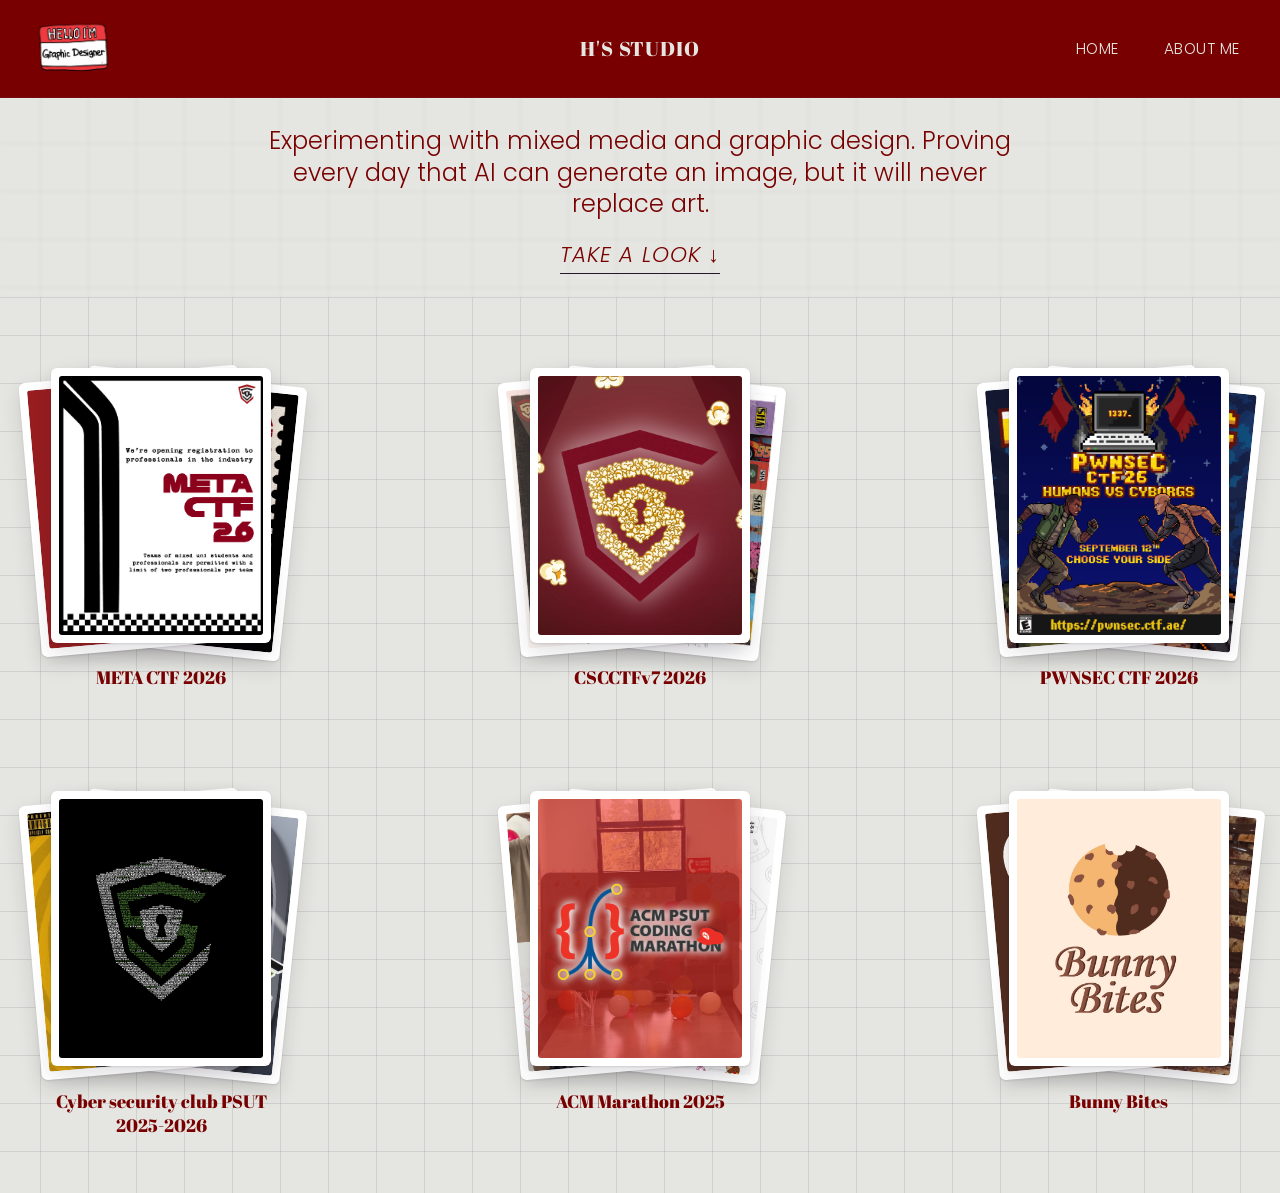
==== commit ffd9d747: "Update portfolio styling and layouts" ====
--- a/index.html
+++ b/index.html
@@ -34,11 +34,9 @@
                         <div class="stack-card stack-card--bottom" aria-hidden="true"><img src="final pics/META CTF 2026/sponsor 1.png" alt=""></div>
                         <div class="stack-card stack-card--middle" aria-hidden="true"><img src="final pics/META CTF 2026/ferrari badge front.png" alt=""></div>
                         <div class="stack-card stack-card--top">
-                            <img src="images/6.png" alt="" class="card-deco card-deco--pin" aria-hidden="true">
                             <div class="card-media">
                                 <img src="final pics/META CTF 2026/quals announcment 2.png" alt="META CTF 2026" class="grid-media project-meta-ctf-2026">
                             </div>
-                            <span class="card-badge" aria-label="42 artworks">42</span>
                         </div>
                     </div>
                     <span class="project-title">META CTF 2026</span>
@@ -48,11 +46,9 @@
                         <div class="stack-card stack-card--bottom" aria-hidden="true"><img src="final pics/CSCCTFv7/Schedule.jpeg" alt=""></div>
                         <div class="stack-card stack-card--middle" aria-hidden="true"><img src="final pics/CSCCTFv7/sponsor  1.jpg" alt=""></div>
                         <div class="stack-card stack-card--top">
-                            <img src="images/1.png" alt="" class="card-deco card-deco--paperclip" aria-hidden="true">
                             <div class="card-media">
                                 <img src="images/CSCCTFv7 Home cover.jpg" alt="CSCCTFv7 2026" class="grid-media project-cscctfv7-2026">
                             </div>
-                            <span class="card-badge" aria-label="22 artworks">22</span>
                         </div>
                     </div>
                     <span class="project-title">CSCCTFv7 2026</span>
@@ -62,11 +58,9 @@
                         <div class="stack-card stack-card--bottom" aria-hidden="true"><img src="final pics/PWNSEC CTF 2026/story poster 2.jpg" alt=""></div>
                         <div class="stack-card stack-card--middle" aria-hidden="true"><img src="final pics/PWNSEC CTF 2026/story poster 1.jpg" alt=""></div>
                         <div class="stack-card stack-card--top">
-                            <img src="images/3.png" alt="" class="card-deco card-deco--clip-flat" aria-hidden="true">
                             <div class="card-media">
                                 <img src="final pics/PWNSEC CTF 2026/Pwnsec CTF.png" alt="PWNSEC CTF 2026" class="grid-media project-pwnsec-ctf-2026">
                             </div>
-                            <span class="card-badge" aria-label="12 artworks">12</span>
                         </div>
                     </div>
                     <span class="project-title">PWNSEC CTF 2026</span>
@@ -76,11 +70,9 @@
                         <div class="stack-card stack-card--bottom" aria-hidden="true"><img src="final pics/Cyber Security Club PSUT/Meta CTf 2025.jpeg" alt=""></div>
                         <div class="stack-card stack-card--middle" aria-hidden="true"><img src="final pics/Cyber Security Club PSUT/web expolitation training.jpeg" alt=""></div>
                         <div class="stack-card stack-card--top">
-                            <img src="images/1.png" alt="" class="card-deco card-deco--paperclip" aria-hidden="true">
                             <div class="card-media project-thumb-csc">
                                 <img src="final pics/Cyber Security Club PSUT/green shirt logo.png" alt="Cyber security club PSUT 2025-2026" class="grid-media project-cyber-security-club-psut-2025-2026">
                             </div>
-                            <span class="card-badge" aria-label="17 artworks">17</span>
                         </div>
                     </div>
                     <span class="project-title">Cyber security club PSUT 2025-2026</span>
@@ -90,11 +82,9 @@
                         <div class="stack-card stack-card--bottom" aria-hidden="true"><img src="final pics/ACM Marathon 2025/cover set.jpg" alt=""></div>
                         <div class="stack-card stack-card--middle" aria-hidden="true"><img src="final pics/ACM Marathon 2025/badges show pic.jpg" alt=""></div>
                         <div class="stack-card stack-card--top">
-                            <img src="images/5.png" alt="" class="card-deco card-deco--binder" aria-hidden="true">
                             <div class="card-media">
                                 <img src="final pics/ACM Marathon 2025/cover.png" alt="ACM Marathon 2025" class="grid-media project-acm-marathon-2025">
                             </div>
-                            <span class="card-badge" aria-label="10 artworks">10</span>
                         </div>
                     </div>
                     <span class="project-title">ACM Marathon 2025</span>
@@ -104,11 +94,9 @@
                         <div class="stack-card stack-card--bottom" aria-hidden="true"><img src="final pics/Bunny Bites/post 2.jpg" alt=""></div>
                         <div class="stack-card stack-card--middle" aria-hidden="true"><img src="final pics/Bunny Bites/bunny mascot wth background.png" alt=""></div>
                         <div class="stack-card stack-card--top">
-                            <img src="images/2.png" alt="" class="card-deco card-deco--bulldog" aria-hidden="true">
                             <div class="card-media project-thumb-bunny-bites">
                                 <img src="final pics/Bunny Bites/logo 1.jpg" alt="Bunny Bites" class="grid-media project-bunny-bites">
                             </div>
-                            <span class="card-badge" aria-label="12 artworks">12</span>
                         </div>
                     </div>
                     <span class="project-title">Bunny Bites</span>
--- a/static/style.css
+++ b/static/style.css
@@ -436,7 +436,7 @@
 }
 
 /* Back card fill: an <img> or a coloured placeholder div */
-.stack-card > img:not(.card-deco),
+.stack-card > img,
 .stack-card-placeholder {
     display: block;
     width: 100%;
@@ -471,80 +471,6 @@
     height: 100%;
     object-fit: cover;
     display: block;
-}
-
-/* Real clip / pin images gripping the top edge of the main card.
-   Every source PNG is a 1080x1350 canvas with transparent padding, so each
-   variant sets the canvas width and a top offset that lands the visible
-   object on the card edge. */
-.card-deco {
-    position: absolute;
-    top: 0;
-    left: 50%;
-    z-index: 10;
-    width: var(--deco-width);
-    height: auto;
-    /* Centre on the card, then drop the visible object onto the top edge */
-    transform: translate(calc(-50% + var(--deco-nudge-x, 0px)), var(--deco-y)) rotate(var(--deco-tilt, 0deg));
-    filter: drop-shadow(1px 3px 2px rgba(36, 25, 41, 0.3));
-    pointer-events: none;
-    user-select: none;
-}
-
-/* Silver paperclip (1): top ~third of the loop above the edge, rest over the cover */
-.card-deco--paperclip {
-    --deco-width: 68px;
-    --deco-y: -10px;
-    --deco-tilt: -4deg;
-}
-
-/* Round-hinge bulldog clip (2): jaw bar straddles the white border */
-.card-deco--bulldog {
-    --deco-width: 96px;
-    --deco-y: -44px;
-}
-
-/* Flat red bulldog clip (3): tab just peeks above, jaw bites the cover */
-.card-deco--clip-flat {
-    --deco-width: 96px;
-    --deco-y: -42px;
-}
-
-/* Binder clip (5): handles stand up, jaw sits over the white border */
-.card-deco--binder {
-    --deco-width: 78px;
-    --deco-y: -46px;
-}
-
-/* Push pin (6): head overhangs the edge, needle goes into the cover.
-   The artwork sits right of its canvas centre and has its own shadow. */
-.card-deco--pin {
-    --deco-width: 92px;
-    --deco-y: -26px;
-    --deco-nudge-x: -7px;
-    filter: none;
-}
-
-/* Notification dot: artwork count, centred on the cover image's top-right corner */
-.card-badge {
-    position: absolute;
-    top: -6px;   /* 8px card border - 14px (half the dot) */
-    right: -6px;
-    z-index: 2;
-    display: grid;
-    place-items: center;
-    width: 28px;
-    height: 28px;
-    padding-top: 1px; /* nudge digits to optical centre */
-    border: 2px solid #fff;
-    border-radius: 50%;
-    background-color: #2563eb;
-    color: #fff;
-    font-family: var(--font-body);
-    font-size: 0.75rem;
-    font-weight: 300;
-    line-height: 1;
-    box-shadow: 0 2px 6px rgba(37, 99, 235, 0.4);
 }
 
 /* Hover: fan the deck out */
